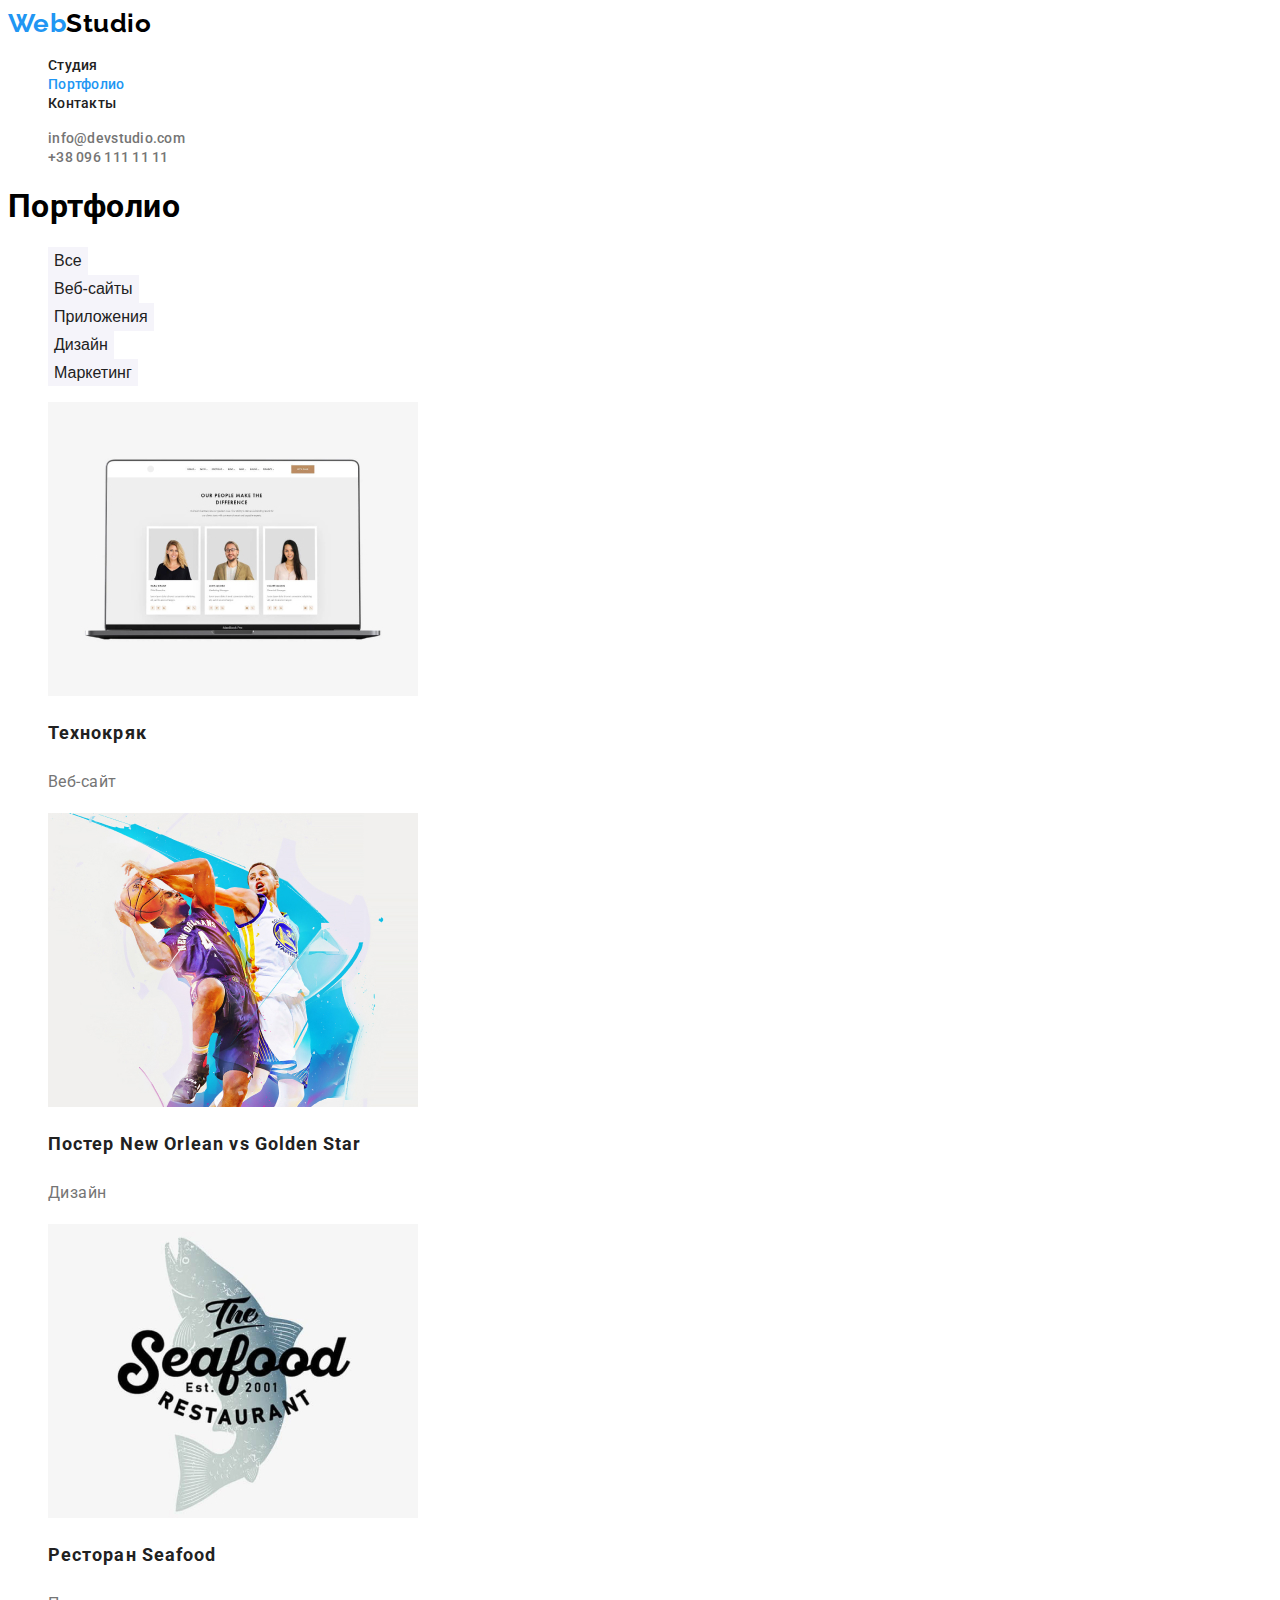
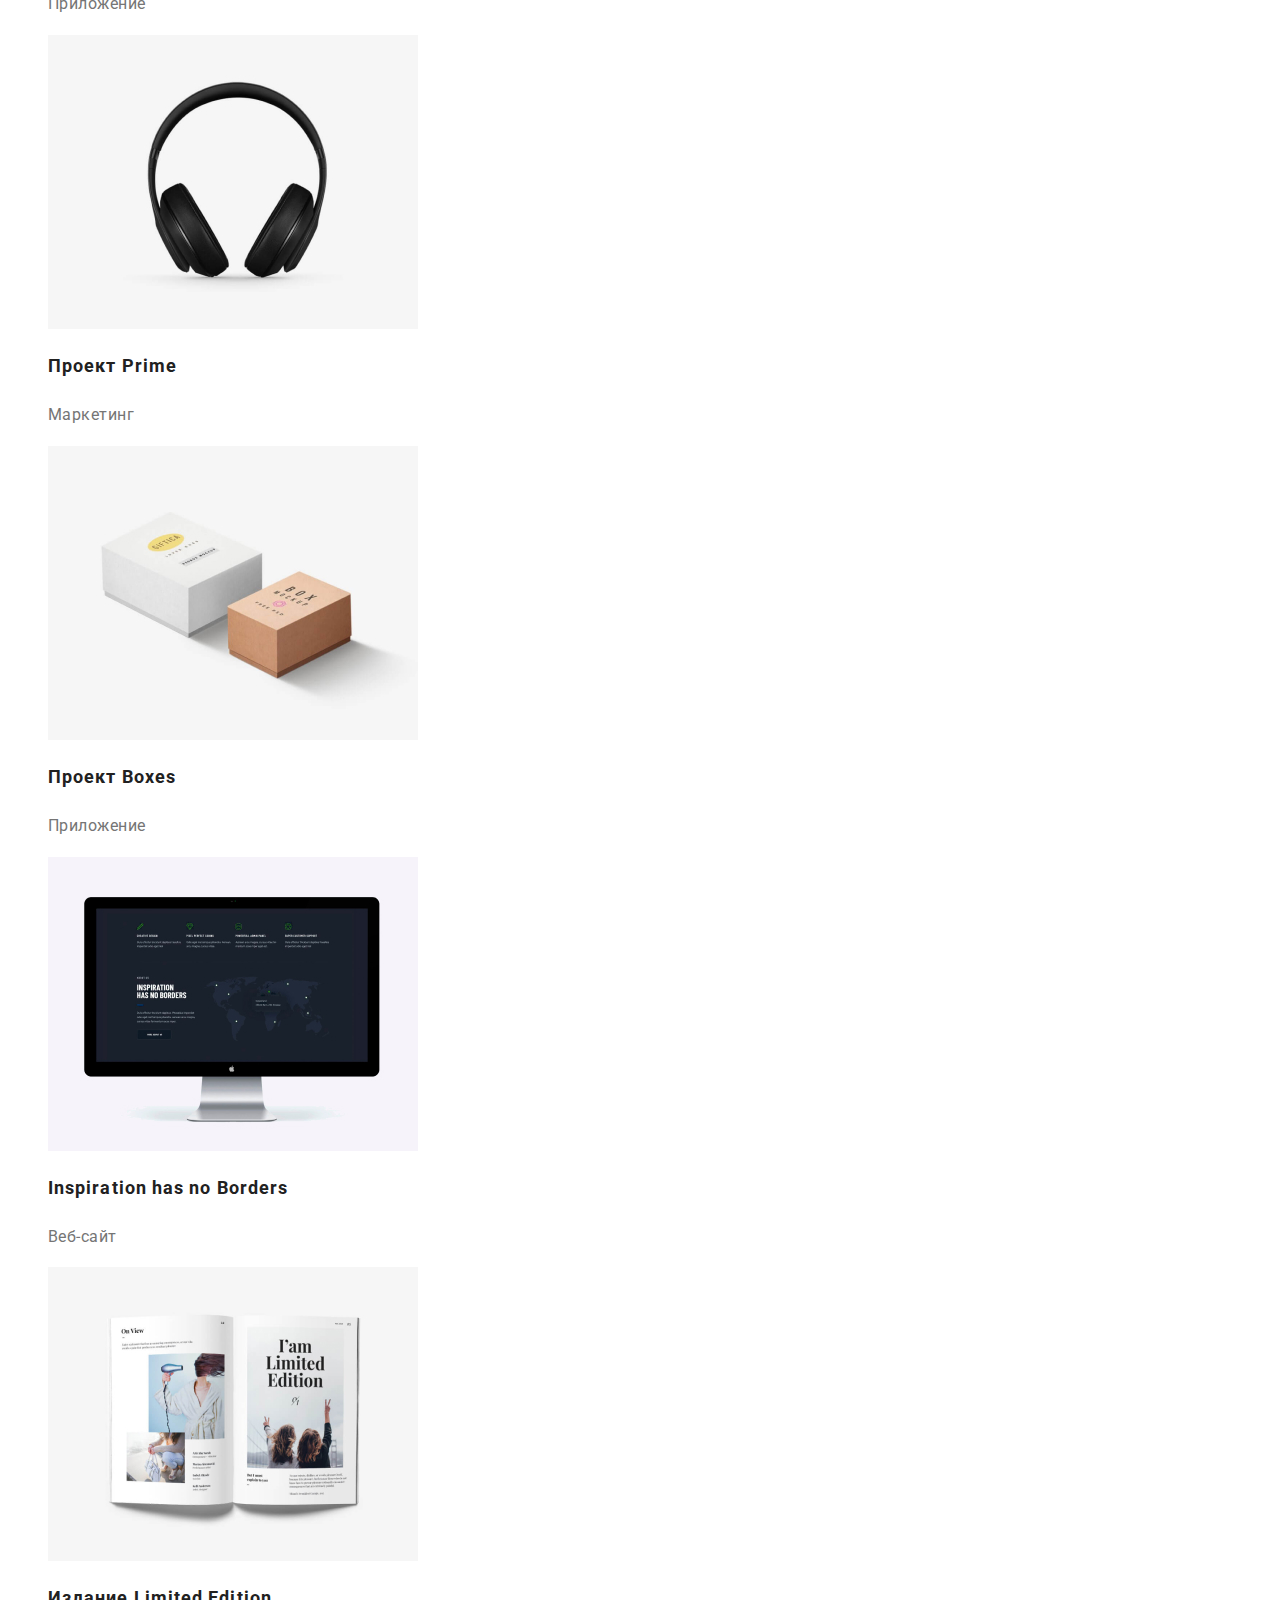
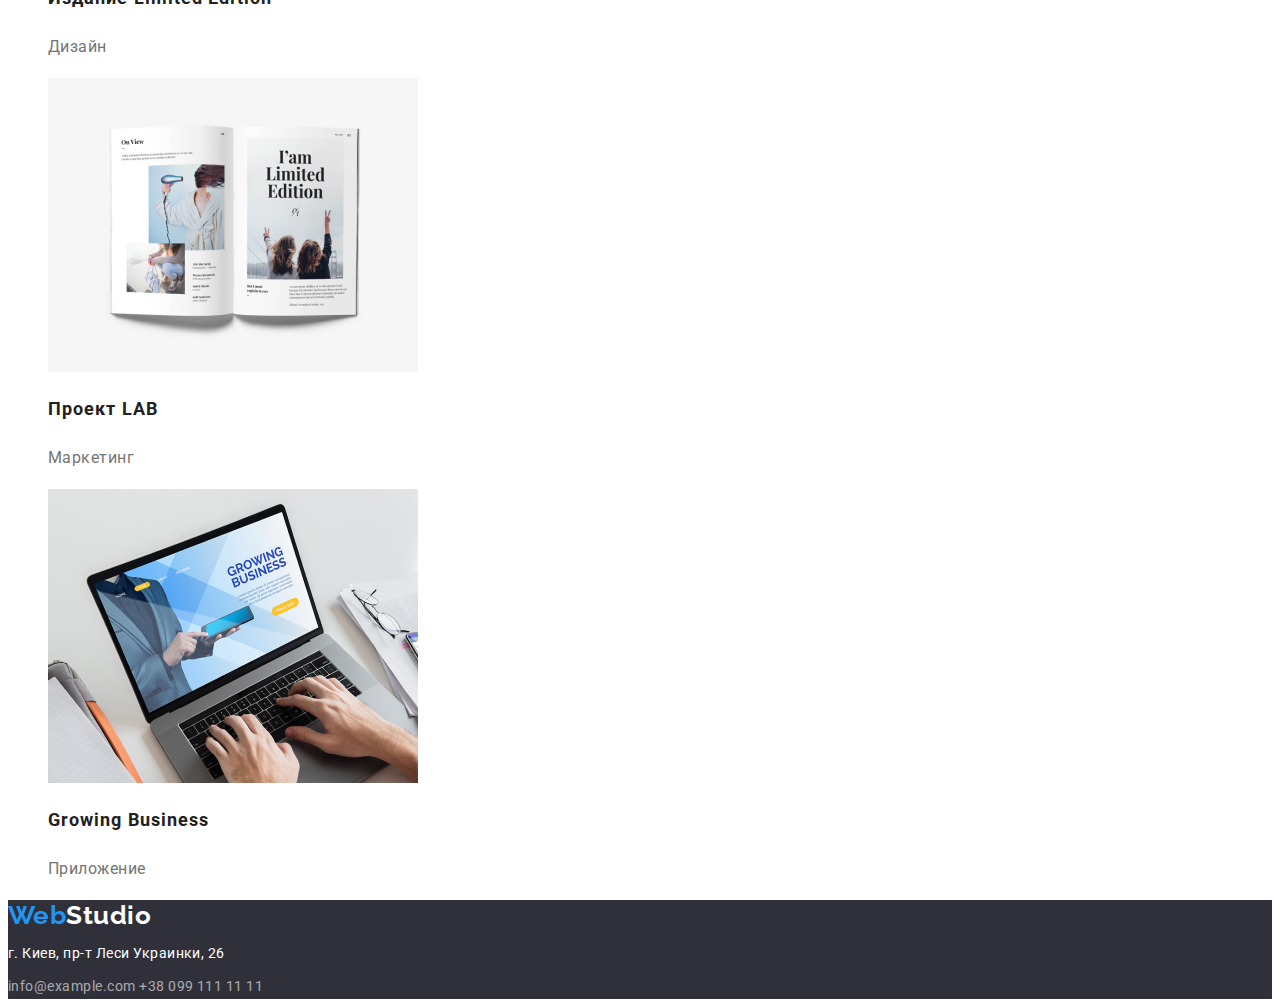
==== portfolio.html @ bfc246ee "Переносит домашнее задание в новый репозиторий" ====
<!DOCTYPE html>
<html lang="ru">
  <head>
    <meta charset="UTF-8" />
    <meta name="viewport" content="width=device-width, initial-scale=1.0" />
    <title>Web Studio</title>
    <link rel="stylesheet" href="./css/styles.css" />
    <link
      href="https://fonts.googleapis.com/css2?family=Raleway:wght@700&family=Roboto:wght@400;500;700;900&display=swap"
      rel="stylesheet"
    />
  </head>
  <body>
    <!-- шапка-страницы -->
    <header class="page-header">
      <nav>
        <a href="" class="logo"><span class="logo-custom">Web</span>Studio</a>

        <!-- навигация-сайта -->
        <ul class="site-nav list">
          <li><a href="./index.html" class="studio-page">Студия</a></li>
          <li>
            <a href="./portfolio.html" class="portfolio-page current"
              >Портфолио</a
            >
          </li>
          <li><a href="" class="contacts-page">Контакты</a></li>
        </ul>
      </nav>

      <!-- телефон-електроннаяпочта -->
      <ul class="header-contacts list">
        <li>
          <a href="mailto:info@devstudio.com" class="email"
            >info@devstudio.com</a
          >
        </li>

        <li><a href="tel:+380961111111" class="phone">+38 096 111 11 11</a></li>
      </ul>
    </header>

    <main>
      <!--  Cекция работ -->
      <section class="portfolio-section">
        <h1 class="portfolio-title">Портфолио</h1>

        <ul class="filter list">
          <li><button type="button" class="filter-button">Все</button></li>
          <li>
            <button type="button" class="filter-button">Веб-сайты</button>
          </li>
          <li>
            <button type="button" class="filter-button">Приложения</button>
          </li>
          <li><button type="button" class="filter-button">Дизайн</button></li>
          <li>
            <button type="button" class="filter-button">Маркетинг</button>
          </li>
        </ul>

        <ul class="works list">
          <li>
            <img
              src="./img/portfolio-tehnokryak.jpg"
              alt="Изображение примера веб-сайта"
              width="370"
            />

            <h2>Технокряк</h2>

            <p>Веб-сайт</p>
          </li>

          <li>
            <img
              src="./img/portfolio-poster.jpg"
              alt="Изображение примера дизайна"
              width="370"
            />

            <h2>Постер <span lang="en">New Orlean vs Golden Star</span></h2>

            <p>Дизайн</p>
          </li>

          <li>
            <img
              src="./img/portfolio-restaurant.jpg"
              alt="Изображение примера приложения"
              width="370"
            />

            <h2>Ресторан <span lang="en">Seafood</span></h2>

            <p>Приложение</p>
          </li>

          <li>
            <img
              src="./img/portfolio-projectprime.jpg"
              alt="Изображение примера проекта маркетинг"
              width="370"
            />

            <h2>Проект <span lang="en">Prime</span></h2>

            <p>Маркетинг</p>
          </li>

          <li>
            <img
              src="./img/portfolio-projectboxes.jpg"
              alt="Изображение примера приложения"
              width="370"
            />

            <h2>Проект <span lang="en">Boxes</span></h2>

            <p>Приложение</p>
          </li>

          <li>
            <img
              src="./img/portfolio-ins.jpg"
              alt="Изображение примера веб-сайта"
              width="370"
            />

            <h2 lang="en">Inspiration has no Borders</h2>

            <p>Веб-сайт</p>
          </li>

          <li>
            <img
              src="./img/portfolio-edition.jpg"
              alt="Изображение примера дизайна"
              width="370"
            />

            <h2>Издание <span lang="en">Limited Edition</span></h2>

            <p>Дизайн</p>
          </li>

          <li>
            <img
              src="./img/portfolio-edition.jpg"
              alt="Изображение примера проекта маркетинг"
              width="370"
            />

            <h2>Проект <span lang="en">LAB</span></h2>

            <p>Маркетинг</p>
          </li>

          <li>
            <img
              src="./img/portfolio-growing.jpg"
              alt="Изображение примера проекта приложения"
              width="370"
            />

            <h2 lang="en">Growing Business</h2>

            <p>Приложение</p>
          </li>
        </ul>
      </section>
    </main>

    <!-- подвал-страницы -->
    <footer class="footer">
      <a href="" class="logo-footer"
        ><span class="logo-custom">Web</span>Studio</a
      >
      <address class="adress-footer">
        <p>г. Киев, пр-т Леси Украинки, 26</p>

        <a href="mailto:info@example.com" class="email">info@example.com</a>

        <a href="tel:+380991111111" class="phone">+38 099 111 11 11</a>
      </address>
    </footer>
  </body>
</html>
---- css/styles.css ----
/* Основной цвет текста #212121; */
/* Вторичный цвет текста #757575; */
/* Белый #FFFFFF; */
/* Цвет акцента #2196F3; */
/* Вторичный цвет фона #2f303a; */
/* Вторичный цвет фона страницы Портфолио #f5f4fa; */

:root {
  --primary-text-color: #212121;
  --secondary-text-color: #757575;
  --accent-color: #2196f3;
  --primary-background-color: #ffffff;
  --secondary-background-color: #2f303a;
  --portfolio-secondary-bg-color: #f5f4fa;
}

body {
  background-color: var(--primary-background-color);

  font-family: Roboto, sans-serif;
  letter-spacing: 0.03em;
}

a {
  text-decoration: none;
}

.list {
  list-style: none;
}

/* Стили страницы Студия */

/* Шапка страницы */

/* Логотип */
.logo {
  font-family: Raleway, sans-serif;
  font-weight: 700;
  font-size: 26px;
  line-height: 31px;

  color: #000000;
}

.logo-custom {
  color: var(--accent-color);
}

/* Навигация сайта */
.site-nav a {
  font-weight: 500;
  font-size: 14px;
  line-height: 16px;
  letter-spacing: 0.02em;

  color: var(--primary-text-color);
}

.studio-page:hover,
.studio-page:focus {
  color: var(--accent-color);
}

.site-nav .studio-page.current {
  color: var(--accent-color);
}

.portfolio-page:hover,
.portfolio-page:focus {
  color: var(--accent-color);
}

.site-nav .portfolio-page.current {
  color: var(--accent-color);
}

.contacts-page:hover,
.contacts-page:focus {
  color: var(--accent-color);
}

/* Контакты шапки */
.header-contacts a {
  font-weight: 500;
  font-size: 14px;
  line-height: 16px;
  letter-spacing: 0.02em;

  color: var(--secondary-text-color);
}

.email:hover,
.email:focus {
  color: var(--accent-color);
}

.phone:hover,
.phone:focus {
  color: var(--accent-color);
}

/* Секция-герой */
.hero-section {
  background-color: var(--secondary-background-color);
}

.hero-section h1 {
  font-weight: 900;
  font-size: 44px;
  line-height: 1.36;

  text-align: center;
  letter-spacing: 0.06em;
  text-transform: uppercase;

  color: #ffffff;
}

.button {
  background-color: var(--accent-color);
  color: #ffffff;
  font-weight: 700;
  font-size: 16px;
  line-height: 1.87;

  text-align: center;
  letter-spacing: 0.06em;
}

/* Секция Особенности */
.features-section h3 {
  font-weight: 700;
  font-size: 14px;
  line-height: 16px;
  text-transform: uppercase;

  color: var(--primary-text-color);
}

.features-section p {
  font-weight: 400;
  font-size: 14px;
  line-height: 1.71;

  color: var(--secondary-text-color);
}

/*  Секция Чем мы занимаемся */
.ourwork-section h2 {
  font-weight: 700;
  font-size: 36px;
  line-height: 42px;
  text-align: center;

  color: var(--primary-text-color);
}

/* Секция Наша команда */
.ourteam-section {
  background-color: #f5f4fa;
}

.ourteam-section h2 {
  font-weight: 700;
  font-size: 36px;
  line-height: 42px;
  text-align: center;

  color: var(--primary-text-color);
}

.ourteam-section h3 {
  font-weight: 500;
  font-size: 16px;
  line-height: 19px;

  color: var(--primary-text-color);
}

.ourteam-section p {
  font-weight: 400;
  font-size: 16px;
  line-height: 19px;

  color: var(--secondary-text-color);
}

/*  Подвал страницы */
.footer {
  background-color: var(--secondary-background-color);
}

/* Подвал страницы логотип */
.logo-footer {
  font-family: Raleway, sans-serif;
  font-weight: 700;
  font-size: 26px;
  line-height: 31px;

  color: #ffffff;
}

/* Подвал страницы адрес */
.adress-footer {
  font-style: normal;
  font-weight: 400;
  font-size: 14px;
  line-height: 24px1.71;

  color: #ffffff;
}

.adress-footer a {
  font-weight: 400;
  font-size: 14px;
  line-height: 1.71;

  color: rgba(255, 255, 255, 0.6);
}

/* Стили страницы Портфолио */

.filter-button {
  background-color: #f5f4fa;
  font-weight: 500;
  font-size: 16px;
  line-height: 1.62;
  text-align: center;

  color: #212121;

  border: none;
}

.filter-button:hover {
  background-color: #2196f3;
  color: #ffffff;
}

.works h2 {
  font-weight: 700;
  font-size: 18px;
  line-height: 2;
  letter-spacing: 0.06em;

  color: #212121;
}

.works p {
  font-weight: 400;
  font-size: 16px;
  line-height: 1.87;

  color: #757575;
}
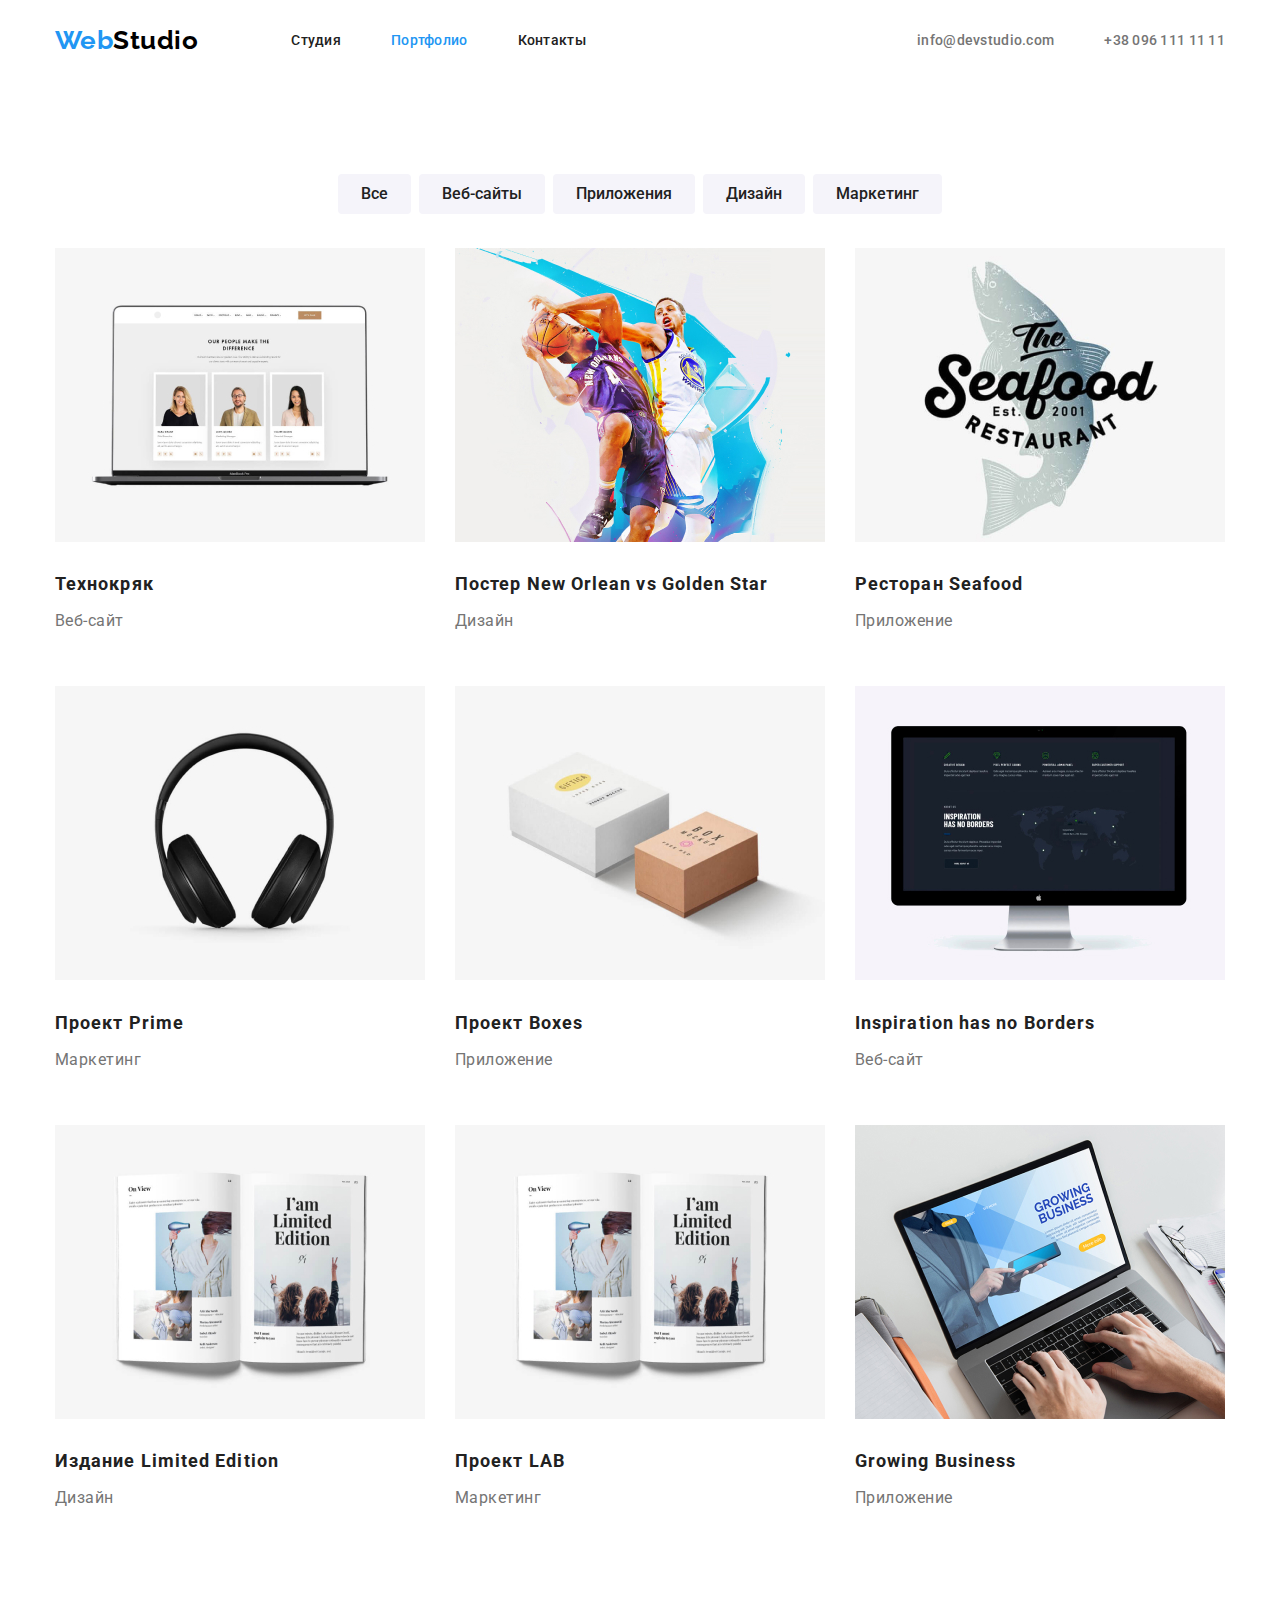
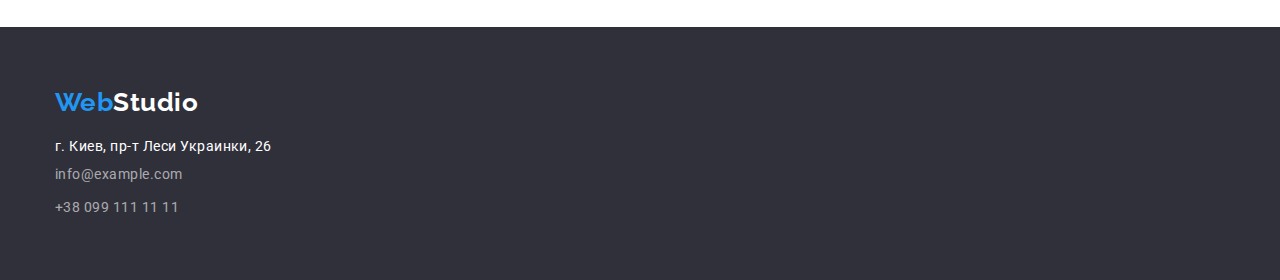
==== commit 05de5249: "Добавляет геометрию и позиционирование страниц Студия, Портфолио" ====
--- a/portfolio.html
+++ b/portfolio.html
@@ -4,185 +4,201 @@
     <meta charset="UTF-8" />
     <meta name="viewport" content="width=device-width, initial-scale=1.0" />
     <title>Web Studio</title>
-    <link rel="stylesheet" href="./css/styles.css" />
     <link
       href="https://fonts.googleapis.com/css2?family=Raleway:wght@700&family=Roboto:wght@400;500;700;900&display=swap"
       rel="stylesheet"
     />
+    <link
+      rel="stylesheet"
+      href="https://cdnjs.cloudflare.com/ajax/libs/modern-normalize/1.0.0/modern-normalize.min.css"
+    />
+    <link rel="stylesheet" href="./css/styles.css" />
   </head>
   <body>
     <!-- шапка-страницы -->
     <header class="page-header">
-      <nav>
-        <a href="" class="logo"><span class="logo-custom">Web</span>Studio</a>
-
-        <!-- навигация-сайта -->
-        <ul class="site-nav list">
-          <li><a href="./index.html" class="studio-page">Студия</a></li>
-          <li>
-            <a href="./portfolio.html" class="portfolio-page current"
-              >Портфолио</a
+      <div class="main-header container">
+        <nav>
+          <a href="" class="logo"><span class="logo-custom">Web</span>Studio</a>
+
+          <!-- навигация-сайта -->
+          <ul class="site-nav list">
+            <li class="item">
+              <a href="./index.html" class="link studio-page">Студия</a>
+            </li>
+            <li class="item">
+              <a href="./portfolio.html" class="link portfolio-page current"
+                >Портфолио</a
+              >
+            </li>
+            <li class="item">
+              <a href="" class="link contacts-page">Контакты</a>
+            </li>
+          </ul>
+        </nav>
+
+        <!-- телефон-електроннаяпочта -->
+        <ul class="header-contacts list">
+          <li class="item">
+            <a href="mailto:info@devstudio.com" class="link email"
+              >info@devstudio.com</a
             >
           </li>
-          <li><a href="" class="contacts-page">Контакты</a></li>
+
+          <li class="item">
+            <a href="tel:+380961111111" class="link phone">+38 096 111 11 11</a>
+          </li>
         </ul>
-      </nav>
-
-      <!-- телефон-електроннаяпочта -->
-      <ul class="header-contacts list">
-        <li>
-          <a href="mailto:info@devstudio.com" class="email"
-            >info@devstudio.com</a
-          >
-        </li>
-
-        <li><a href="tel:+380961111111" class="phone">+38 096 111 11 11</a></li>
-      </ul>
+      </div>
     </header>
 
     <main>
       <!--  Cекция работ -->
       <section class="portfolio-section">
-        <h1 class="portfolio-title">Портфолио</h1>
-
-        <ul class="filter list">
-          <li><button type="button" class="filter-button">Все</button></li>
-          <li>
-            <button type="button" class="filter-button">Веб-сайты</button>
-          </li>
-          <li>
-            <button type="button" class="filter-button">Приложения</button>
-          </li>
-          <li><button type="button" class="filter-button">Дизайн</button></li>
-          <li>
-            <button type="button" class="filter-button">Маркетинг</button>
-          </li>
-        </ul>
-
-        <ul class="works list">
-          <li>
-            <img
-              src="./img/portfolio-tehnokryak.jpg"
-              alt="Изображение примера веб-сайта"
-              width="370"
-            />
-
-            <h2>Технокряк</h2>
-
-            <p>Веб-сайт</p>
-          </li>
-
-          <li>
-            <img
-              src="./img/portfolio-poster.jpg"
-              alt="Изображение примера дизайна"
-              width="370"
-            />
-
-            <h2>Постер <span lang="en">New Orlean vs Golden Star</span></h2>
-
-            <p>Дизайн</p>
-          </li>
-
-          <li>
-            <img
-              src="./img/portfolio-restaurant.jpg"
-              alt="Изображение примера приложения"
-              width="370"
-            />
-
-            <h2>Ресторан <span lang="en">Seafood</span></h2>
-
-            <p>Приложение</p>
-          </li>
-
-          <li>
-            <img
-              src="./img/portfolio-projectprime.jpg"
-              alt="Изображение примера проекта маркетинг"
-              width="370"
-            />
-
-            <h2>Проект <span lang="en">Prime</span></h2>
-
-            <p>Маркетинг</p>
-          </li>
-
-          <li>
-            <img
-              src="./img/portfolio-projectboxes.jpg"
-              alt="Изображение примера приложения"
-              width="370"
-            />
-
-            <h2>Проект <span lang="en">Boxes</span></h2>
-
-            <p>Приложение</p>
-          </li>
-
-          <li>
-            <img
-              src="./img/portfolio-ins.jpg"
-              alt="Изображение примера веб-сайта"
-              width="370"
-            />
-
-            <h2 lang="en">Inspiration has no Borders</h2>
-
-            <p>Веб-сайт</p>
-          </li>
-
-          <li>
-            <img
-              src="./img/portfolio-edition.jpg"
-              alt="Изображение примера дизайна"
-              width="370"
-            />
-
-            <h2>Издание <span lang="en">Limited Edition</span></h2>
-
-            <p>Дизайн</p>
-          </li>
-
-          <li>
-            <img
-              src="./img/portfolio-edition.jpg"
-              alt="Изображение примера проекта маркетинг"
-              width="370"
-            />
-
-            <h2>Проект <span lang="en">LAB</span></h2>
-
-            <p>Маркетинг</p>
-          </li>
-
-          <li>
-            <img
-              src="./img/portfolio-growing.jpg"
-              alt="Изображение примера проекта приложения"
-              width="370"
-            />
-
-            <h2 lang="en">Growing Business</h2>
-
-            <p>Приложение</p>
-          </li>
-        </ul>
+        <div class="container">
+          <h1 class="portfolio-title">Портфолио</h1>
+
+          <ul class="filter list">
+            <li><button type="button" class="filter-button">Все</button></li>
+            <li>
+              <button type="button" class="filter-button">Веб-сайты</button>
+            </li>
+            <li>
+              <button type="button" class="filter-button">Приложения</button>
+            </li>
+            <li><button type="button" class="filter-button">Дизайн</button></li>
+            <li>
+              <button type="button" class="filter-button">Маркетинг</button>
+            </li>
+          </ul>
+
+          <ul class="works list">
+            <li>
+              <img
+                src="./img/portfolio-tehnokryak.jpg"
+                alt="Изображение примера веб-сайта"
+                width="370"
+              />
+
+              <div class="card"><h2>Технокряк</h2>
+              
+              <p>Веб-сайт</p></div>
+            </li>
+
+            <li>
+              <img
+                src="./img/portfolio-poster.jpg"
+                alt="Изображение примера дизайна"
+                width="370"
+              />
+
+              <div class="card"><h2>Постер <span lang="en">New Orlean vs Golden Star</span></h2>
+              
+              <p>Дизайн</p></div>
+            </li>
+
+            <li>
+              <img
+                src="./img/portfolio-restaurant.jpg"
+                alt="Изображение примера приложения"
+                width="370"
+              />
+
+              <div class="card"><h2>Ресторан <span lang="en">Seafood</span></h2>
+              
+              <p>Приложение</p></div>
+            </li>
+
+            <li>
+              <img
+                src="./img/portfolio-projectprime.jpg"
+                alt="Изображение примера проекта маркетинг"
+                width="370"
+              />
+
+              <div class="card"><h2>Проект <span lang="en">Prime</span></h2>
+              
+              <p>Маркетинг</p></div>
+            </li>
+
+            <li>
+              <img
+                src="./img/portfolio-projectboxes.jpg"
+                alt="Изображение примера приложения"
+                width="370"
+              />
+
+              <div class="card"><h2>Проект <span lang="en">Boxes</span></h2>
+              
+              <p>Приложение</p></div>
+            </li>
+
+            <li>
+              <img
+                src="./img/portfolio-ins.jpg"
+                alt="Изображение примера веб-сайта"
+                width="370"
+              />
+
+              <div class="card"><h2 lang="en">Inspiration has no Borders</h2>
+              
+              <p>Веб-сайт</p></div>
+            </li>
+
+            <li>
+              <img
+                src="./img/portfolio-edition.jpg"
+                alt="Изображение примера дизайна"
+                width="370"
+              />
+
+              <div class="card"><h2>Издание <span lang="en">Limited Edition</span></h2>
+              
+              <p>Дизайн</p></div>
+            </li>
+
+            <li>
+              <img
+                src="./img/portfolio-edition.jpg"
+                alt="Изображение примера проекта маркетинг"
+                width="370"
+              />
+
+              <div class="card"><h2>Проект <span lang="en">LAB</span></h2>
+              
+              <p>Маркетинг</p></div>
+            </li>
+
+            <li>
+              <img
+                src="./img/portfolio-growing.jpg"
+                alt="Изображение примера проекта приложения"
+                width="370"
+              />
+
+              <div class="card"><h2 lang="en">Growing Business</h2>
+              
+              <p>Приложение</p></div>
+            </li>
+          </ul>
+        </div>
       </section>
     </main>
 
     <!-- подвал-страницы -->
     <footer class="footer">
-      <a href="" class="logo-footer"
-        ><span class="logo-custom">Web</span>Studio</a
-      >
-      <address class="adress-footer">
-        <p>г. Киев, пр-т Леси Украинки, 26</p>
-
-        <a href="mailto:info@example.com" class="email">info@example.com</a>
-
-        <a href="tel:+380991111111" class="phone">+38 099 111 11 11</a>
-      </address>
+      <div class="container">
+        <a href="" class="logo-footer"
+          ><span class="logo-custom">Web</span>Studio</a
+        >
+        <address class="adress-footer">
+          <p>г. Киев, пр-т Леси Украинки, 26</p>
+
+          <a href="mailto:info@example.com" class="email">info@example.com</a>
+
+          <a href="tel:+380991111111" class="phone">+38 099 111 11 11</a>
+        </address>
+      </div>
     </footer>
   </body>
 </html>
--- a/css/styles.css
+++ b/css/styles.css
@@ -25,13 +25,31 @@
   text-decoration: none;
 }
 
+.container {
+  width: 1200px;
+  padding-left: 15px;
+  padding-right: 15px;
+  margin: 0px auto;
+}
+
 .list {
+  padding: 0px;
+  margin: 0px;
   list-style: none;
 }
 
 /* Стили страницы Студия */
 
 /* Шапка страницы */
+.main-header {
+  display: flex;
+  align-items: center;
+}
+
+.main-header nav {
+  display: flex;
+  align-items: center;
+}
 
 /* Логотип */
 .logo {
@@ -48,6 +66,20 @@
 }
 
 /* Навигация сайта */
+.site-nav {
+  display: flex;
+  margin-left: 93px;
+}
+
+.site-nav .item + .item {
+  margin-left: 50px;
+}
+.site-nav .link {
+  display: block;
+  padding-top: 32px;
+  padding-bottom: 32px;
+}
+
 .site-nav a {
   font-weight: 500;
   font-size: 14px;
@@ -81,6 +113,15 @@
 }
 
 /* Контакты шапки */
+.header-contacts {
+  display: flex;
+  margin-left: auto;
+}
+
+.header-contacts .item + .item {
+  margin-left: 50px;
+}
+
 .header-contacts a {
   font-weight: 500;
   font-size: 14px;
@@ -102,22 +143,32 @@
 
 /* Секция-герой */
 .hero-section {
+  text-align: center;
+
   background-color: var(--secondary-background-color);
 }
 
 .hero-section h1 {
+  margin-top: 0px;
+  margin-bottom: 30px;
+
+  color: #ffffff;
   font-weight: 900;
   font-size: 44px;
   line-height: 1.36;
 
-  text-align: center;
   letter-spacing: 0.06em;
   text-transform: uppercase;
-
-  color: #ffffff;
-}
-
+}
+
+/* Кнопка Секция-герой */
 .button {
+  display: inline-block;
+  border: 1px solid transparent;
+  border-radius: 4px;
+  padding: 10px 32px;
+  min-width: 200px;
+
   background-color: var(--accent-color);
   color: #ffffff;
   font-weight: 700;
@@ -129,48 +180,108 @@
 }
 
 /* Секция Особенности */
+.features-section {
+  padding-top: 94px;
+  padding-bottom: 94px;
+}
+
+.features-title {
+  position: absolute;
+  clip: rect(0 0 0 0);
+  width: 1px;
+  height: 1px;
+  margin: -1px;
+}
+
 .features-section h3 {
+  margin-top: 0px;
+  margin-bottom: 10px;
+
+  color: var(--primary-text-color);
   font-weight: 700;
   font-size: 14px;
   line-height: 16px;
   text-transform: uppercase;
+}
+
+.features-section p {
+  margin-top: 0px;
+  margin-bottom: 0px;
+
+  color: var(--secondary-text-color);
+  font-weight: 400;
+  font-size: 14px;
+  line-height: 1.71;
+}
+
+.features-list {
+  display: flex;
+}
+
+.features-list li {
+  width: calc ((100% - 3 * 30px) / 4);
+  margin-right: 30px;
+}
+
+.features-list li:nth-child(4n) {
+  margin-right: 0px;
+}
+
+/*  Секция Чем мы занимаемся */
+.ourwork-section {
+  padding-top: 94px;
+  padding-bottom: 94px;
+}
+
+.ourwork-section h2 {
+  margin-top: 0px;
+  margin-bottom: 50px;
 
   color: var(--primary-text-color);
-}
-
-.features-section p {
-  font-weight: 400;
-  font-size: 14px;
-  line-height: 1.71;
-
-  color: var(--secondary-text-color);
-}
-
-/*  Секция Чем мы занимаемся */
-.ourwork-section h2 {
+
   font-weight: 700;
   font-size: 36px;
   line-height: 42px;
   text-align: center;
-
-  color: var(--primary-text-color);
+}
+
+.ourwork-list {
+  display: flex;
+}
+
+.ourwork-list li {
+  width: calc ((100% - 2 * 30px) / 3);
+  margin-right: 30px;
+}
+
+.ourwork-list li:nth-child(3n) {
+  margin-right: 0px;
 }
 
 /* Секция Наша команда */
 .ourteam-section {
+  padding-top: 94px;
+  padding-bottom: 94px;
+
   background-color: #f5f4fa;
 }
 
 .ourteam-section h2 {
+  margin-top: 0px;
+  margin-bottom: 50px;
+
+  color: var(--primary-text-color);
+
   font-weight: 700;
   font-size: 36px;
   line-height: 42px;
   text-align: center;
-
-  color: var(--primary-text-color);
 }
 
 .ourteam-section h3 {
+  margin-top: 30px;
+  margin-bottom: 10px;
+
   font-weight: 500;
   font-size: 16px;
   line-height: 19px;
@@ -179,6 +290,8 @@
 }
 
 .ourteam-section p {
+  margin: 0px;
+
   font-weight: 400;
   font-size: 16px;
   line-height: 19px;
@@ -186,13 +299,46 @@
   color: var(--secondary-text-color);
 }
 
+.ourteam-section li {
+  padding-bottom: 30px;
+}
+
+.ourteam-list {
+  display: flex;
+}
+
+.ourteam-list li {
+  width: calc ((100% - 3 * 30px) / 4);
+  margin-right: 30px;
+  margin-bottom: 30px;
+}
+
+.ourteam-list li:nth-child(4n) {
+  margin-right: 0px;
+}
+
+.ourteam-list li:nth-last-child(-n + 4) {
+  margin-bottom: 0px;
+}
+
+.ourteam-list .card {
+  text-align: center;
+}
+
 /*  Подвал страницы */
 .footer {
+  padding-top: 60px;
+  padding-bottom: 60px;
+
   background-color: var(--secondary-background-color);
 }
 
 /* Подвал страницы логотип */
 .logo-footer {
+  display: inline-block;
+  /* margin-top: 60px; */
+  margin-bottom: 20px;
+
   font-family: Raleway, sans-serif;
   font-weight: 700;
   font-size: 26px;
@@ -202,13 +348,21 @@
 }
 
 /* Подвал страницы адрес */
+.adress-footer p {
+  display: inline-block;
+  margin-top: 0px;
+  margin-bottom: 9px;
+}
+
 .adress-footer {
+  display: flex;
+  flex-direction: column;
+
+  color: #ffffff;
   font-style: normal;
   font-weight: 400;
   font-size: 14px;
   line-height: 24px1.71;
-
-  color: #ffffff;
 }
 
 .adress-footer a {
@@ -219,18 +373,41 @@
   color: rgba(255, 255, 255, 0.6);
 }
 
+.adress-footer .email {
+  margin-bottom: 9px;
+}
+
 /* Стили страницы Портфолио */
 
+/* Секция Фильтр */
+.portfolio-section {
+  padding-top: 94px;
+  padding-bottom: 94px;
+}
+
+.filter {
+  display: flex;
+  justify-content: center;
+  margin-bottom: 34px;
+}
+
+.filter li + li {
+  margin-left: 8px;
+}
+
 .filter-button {
+  display: inline-block;
+  border: 1px solid transparent;
+  border-radius: 4px;
+  padding: 6px 22px;
+  min-width: 73px;
+
   background-color: #f5f4fa;
+  color: #212121;
   font-weight: 500;
   font-size: 16px;
   line-height: 1.62;
   text-align: center;
-
-  color: #212121;
-
-  border: none;
 }
 
 .filter-button:hover {
@@ -238,19 +415,52 @@
   color: #ffffff;
 }
 
+/* Секция Портфолио */
+.portfolio-title {
+  position: absolute;
+  clip: rect(0 0 0 0);
+  width: 1px;
+  height: 1px;
+  margin: -1px;
+}
+
+.works {
+  display: flex;
+  flex-wrap: wrap;
+}
+
 .works h2 {
+  margin-top: 20px;
+  margin-bottom: 4px;
+
+  color: #212121;
   font-weight: 700;
   font-size: 18px;
   line-height: 2;
   letter-spacing: 0.06em;
-
-  color: #212121;
 }
 
 .works p {
+  margin: 0px;
+
   font-weight: 400;
   font-size: 16px;
   line-height: 1.87;
 
   color: #757575;
 }
+
+.works li {
+  width: calc ((100% - 2 * 30px) / 3);
+  margin-right: 30px;
+  margin-bottom: 30px;
+  padding-bottom: 20px;
+}
+
+.works li:nth-child(3n) {
+  margin-right: 0px;
+}
+
+.works li:nth-last-child(-n + 3) {
+  margin-bottom: 0px;
+}
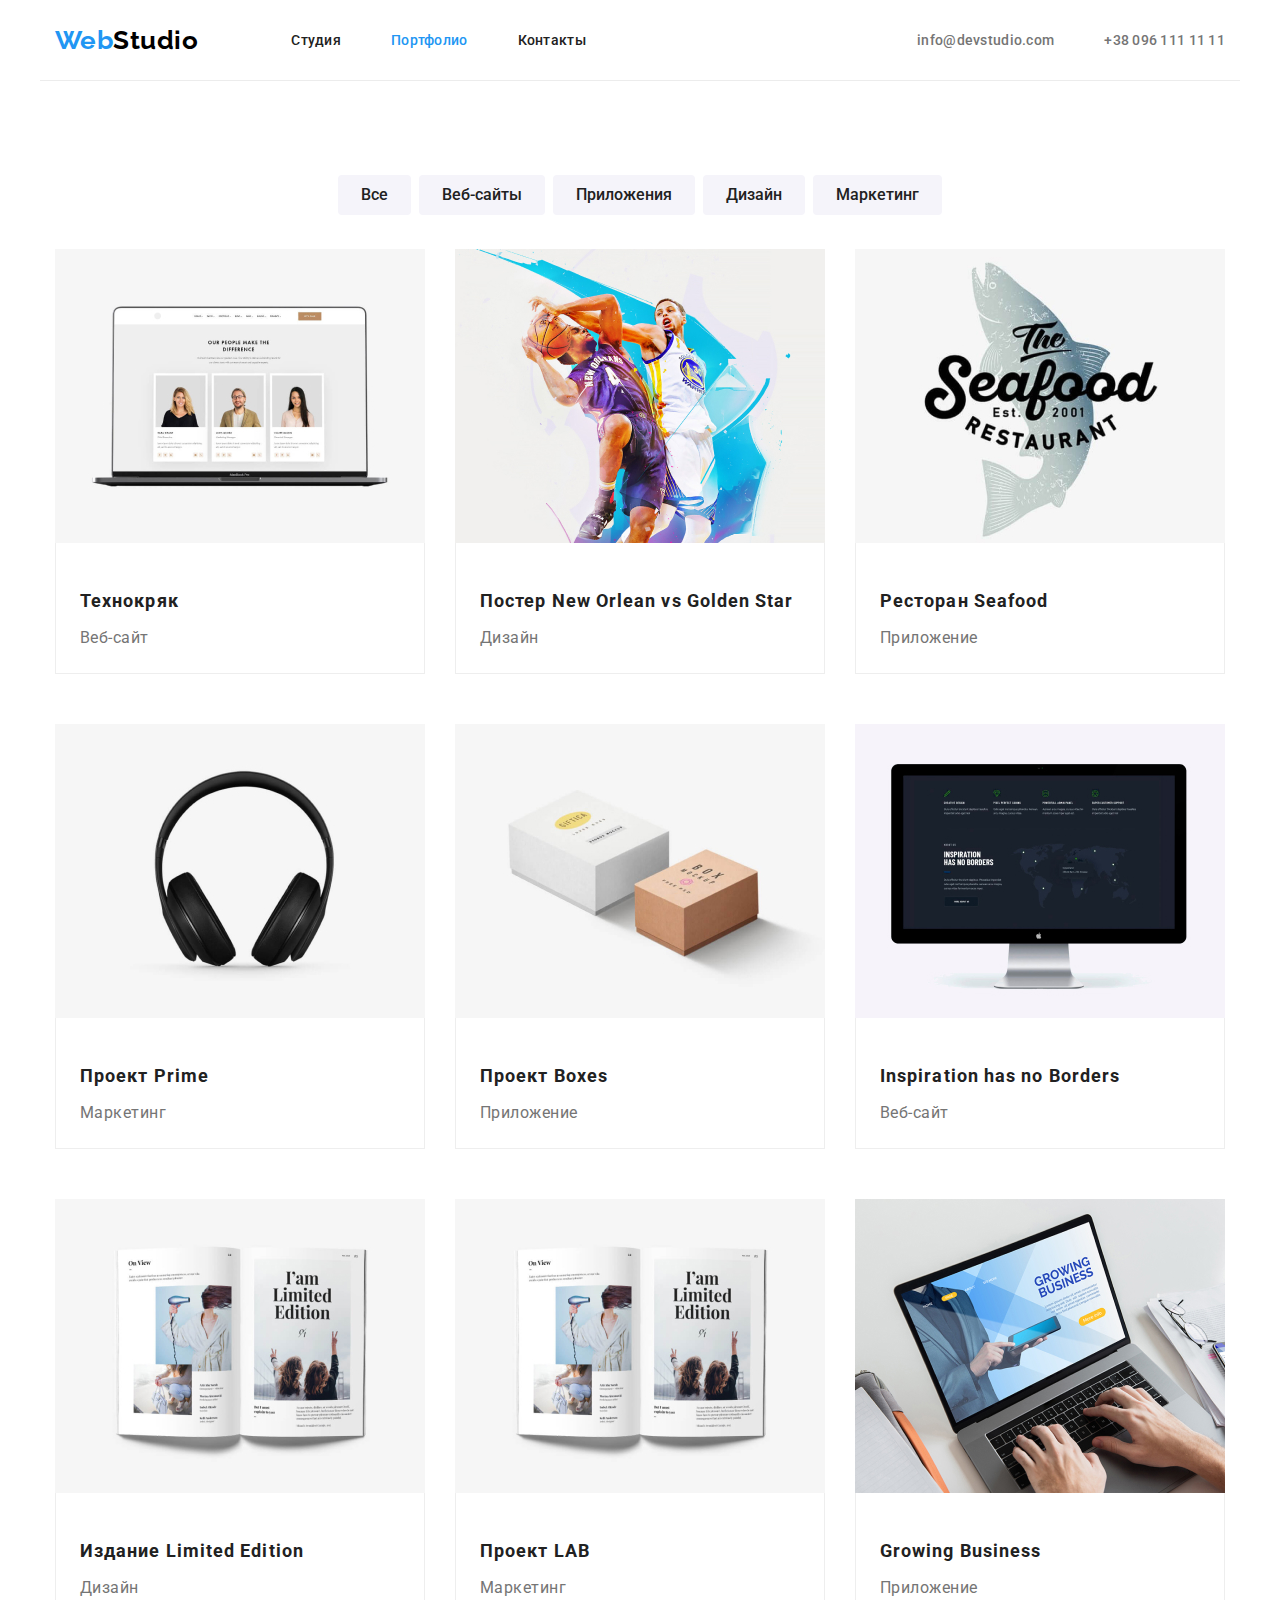
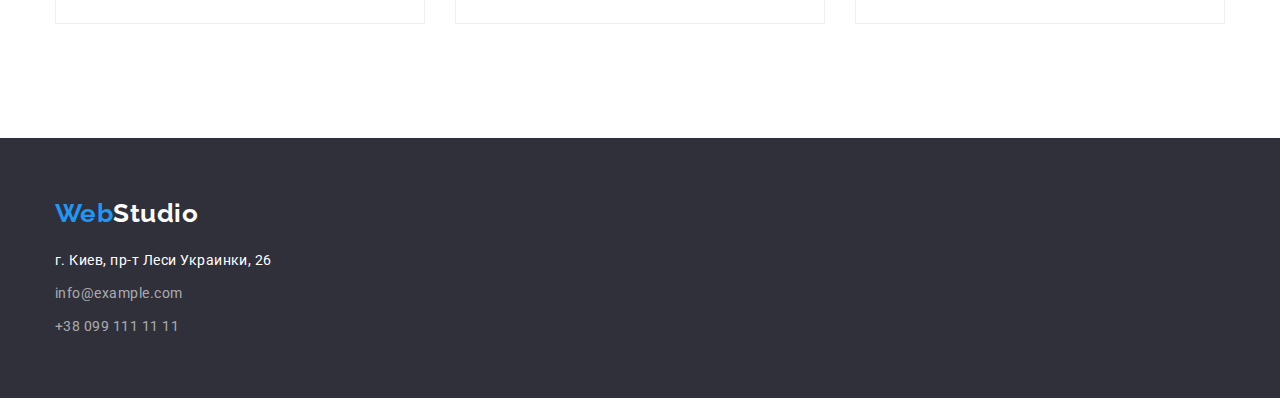
==== commit 5ba2fcbb: "Стилизирует "карточки" на странице Студия, Портфолио" ====
--- a/portfolio.html
+++ b/portfolio.html
@@ -74,7 +74,7 @@
 
           <ul class="works list">
             <li>
-              <img
+              <img class="card-image"
                 src="./img/portfolio-tehnokryak.jpg"
                 alt="Изображение примера веб-сайта"
                 width="370"
@@ -86,7 +86,7 @@
             </li>
 
             <li>
-              <img
+              <img class="card-image"
                 src="./img/portfolio-poster.jpg"
                 alt="Изображение примера дизайна"
                 width="370"
@@ -98,7 +98,7 @@
             </li>
 
             <li>
-              <img
+              <img class="card-image"
                 src="./img/portfolio-restaurant.jpg"
                 alt="Изображение примера приложения"
                 width="370"
@@ -110,7 +110,7 @@
             </li>
 
             <li>
-              <img
+              <img class="card-image"
                 src="./img/portfolio-projectprime.jpg"
                 alt="Изображение примера проекта маркетинг"
                 width="370"
@@ -122,7 +122,7 @@
             </li>
 
             <li>
-              <img
+              <img class="card-image"
                 src="./img/portfolio-projectboxes.jpg"
                 alt="Изображение примера приложения"
                 width="370"
@@ -134,7 +134,7 @@
             </li>
 
             <li>
-              <img
+              <img class="card-image"
                 src="./img/portfolio-ins.jpg"
                 alt="Изображение примера веб-сайта"
                 width="370"
@@ -146,7 +146,7 @@
             </li>
 
             <li>
-              <img
+              <img class="card-image"
                 src="./img/portfolio-edition.jpg"
                 alt="Изображение примера дизайна"
                 width="370"
@@ -158,7 +158,7 @@
             </li>
 
             <li>
-              <img
+              <img class="card-image"
                 src="./img/portfolio-edition.jpg"
                 alt="Изображение примера проекта маркетинг"
                 width="370"
@@ -170,7 +170,7 @@
             </li>
 
             <li>
-              <img
+              <img class="card-image"
                 src="./img/portfolio-growing.jpg"
                 alt="Изображение примера проекта приложения"
                 width="370"
--- a/css/styles.css
+++ b/css/styles.css
@@ -38,12 +38,19 @@
   list-style: none;
 }
 
+.card-image {
+  display: block;
+  max-width: 100%;
+  height: auto;
+}
+
 /* Стили страницы Студия */
 
 /* Шапка страницы */
 .main-header {
   display: flex;
   align-items: center;
+  border-bottom: 1px solid #ececec;
 }
 
 .main-header nav {
@@ -311,6 +318,12 @@
   width: calc ((100% - 3 * 30px) / 4);
   margin-right: 30px;
   margin-bottom: 30px;
+  border-bottom-right-radius: 4px;
+  border-bottom-left-radius: 4px;
+
+  background: #ffffff;
+  box-shadow: 0px 1px 3px rgba(0, 0, 0, 0.12), 0px 1px 1px rgba(0, 0, 0, 0.14),
+    0px 2px 1px rgba(0, 0, 0, 0.2);
 }
 
 .ourteam-list li:nth-child(4n) {
@@ -335,21 +348,18 @@
 
 /* Подвал страницы логотип */
 .logo-footer {
-  display: inline-block;
-  /* margin-top: 60px; */
+  display: block;
   margin-bottom: 20px;
 
+  color: #ffffff;
   font-family: Raleway, sans-serif;
   font-weight: 700;
   font-size: 26px;
   line-height: 31px;
-
-  color: #ffffff;
 }
 
 /* Подвал страницы адрес */
 .adress-footer p {
-  display: inline-block;
   margin-top: 0px;
   margin-bottom: 9px;
 }
@@ -362,14 +372,10 @@
   font-style: normal;
   font-weight: 400;
   font-size: 14px;
-  line-height: 24px1.71;
+  line-height: 1.71;
 }
 
 .adress-footer a {
-  font-weight: 400;
-  font-size: 14px;
-  line-height: 1.71;
-
   color: rgba(255, 255, 255, 0.6);
 }
 
@@ -443,11 +449,10 @@
 .works p {
   margin: 0px;
 
+  color: #757575;
   font-weight: 400;
   font-size: 16px;
   line-height: 1.87;
-
-  color: #757575;
 }
 
 .works li {
@@ -464,3 +469,16 @@
 .works li:nth-last-child(-n + 3) {
   margin-bottom: 0px;
 }
+
+.works .card {
+  padding-bottom: 20px;
+  padding-top: 20px;
+  padding-left: 24px;
+  padding-right: 24px;
+
+  border-left: 1px solid #eeeeee;
+  border-right: 1px solid #eeeeee;
+  border-bottom: 1px solid #eeeeee;
+
+  background: #ffffff;
+}
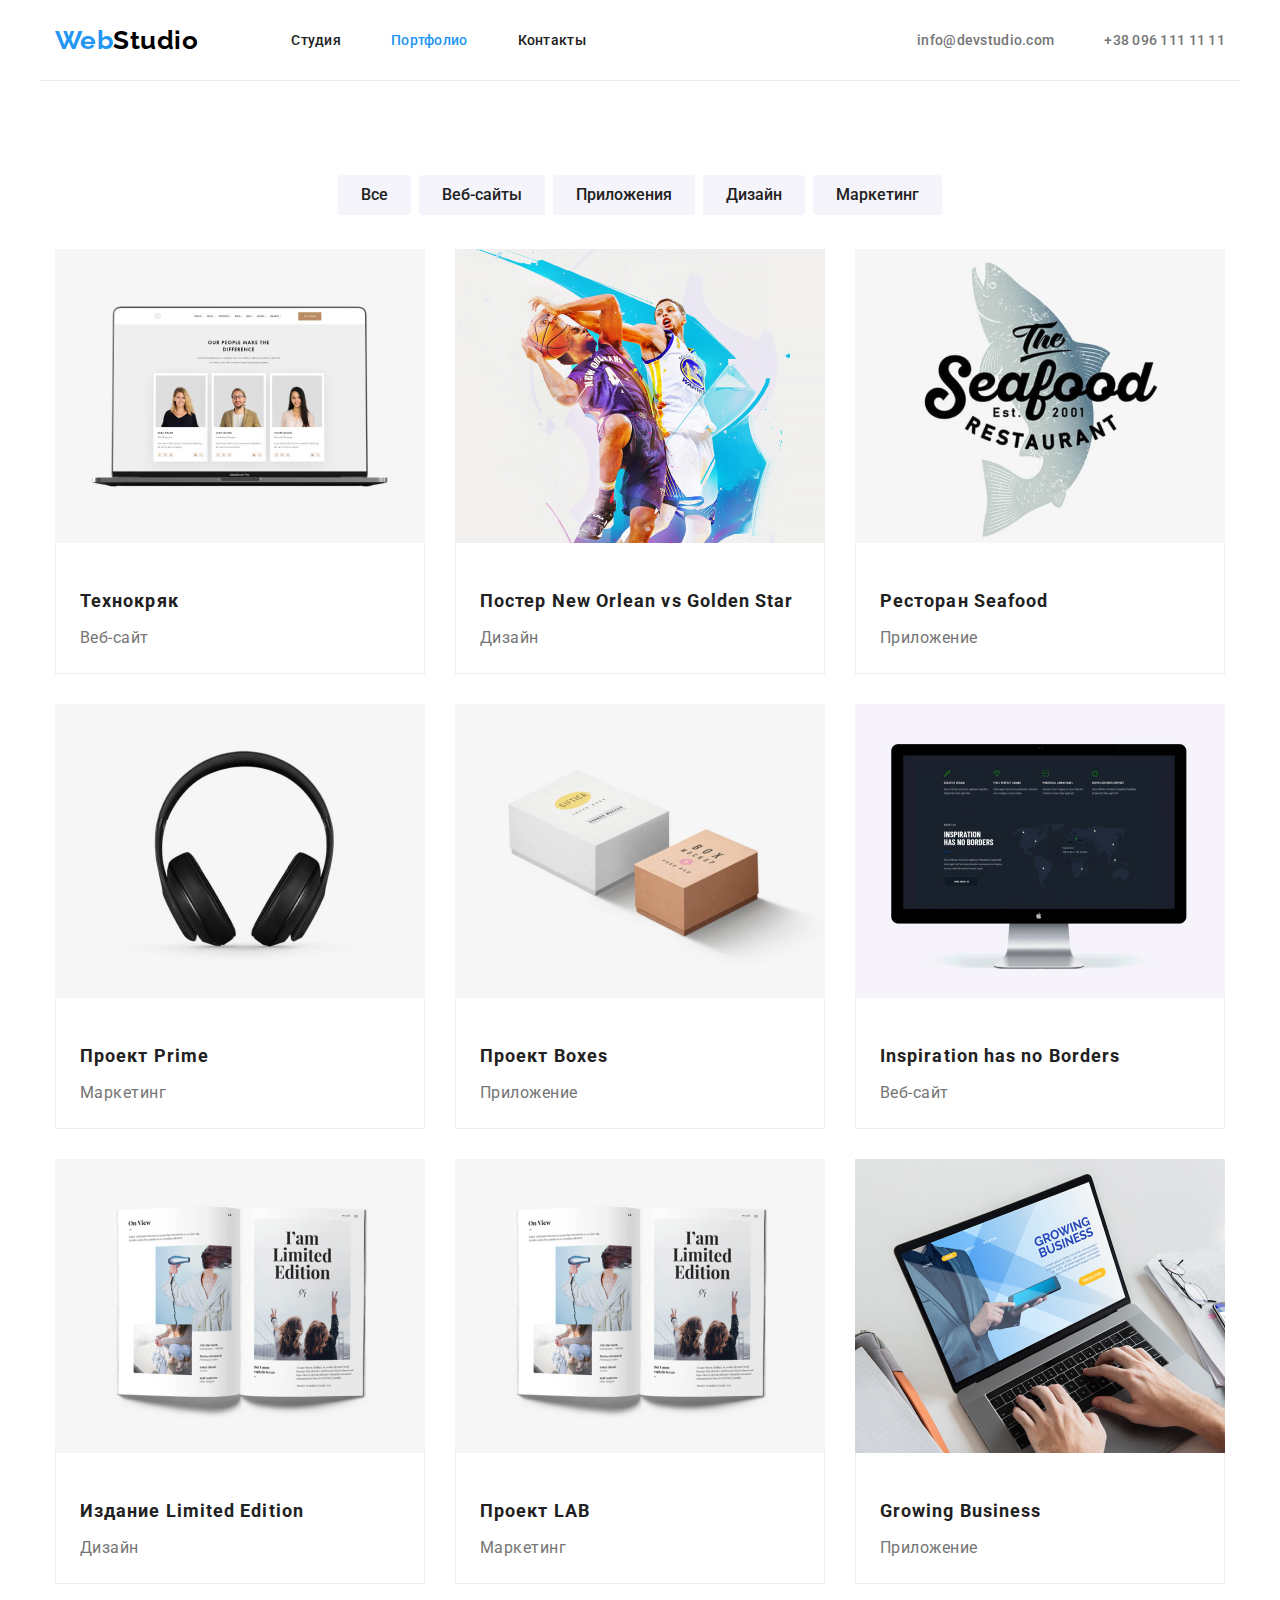
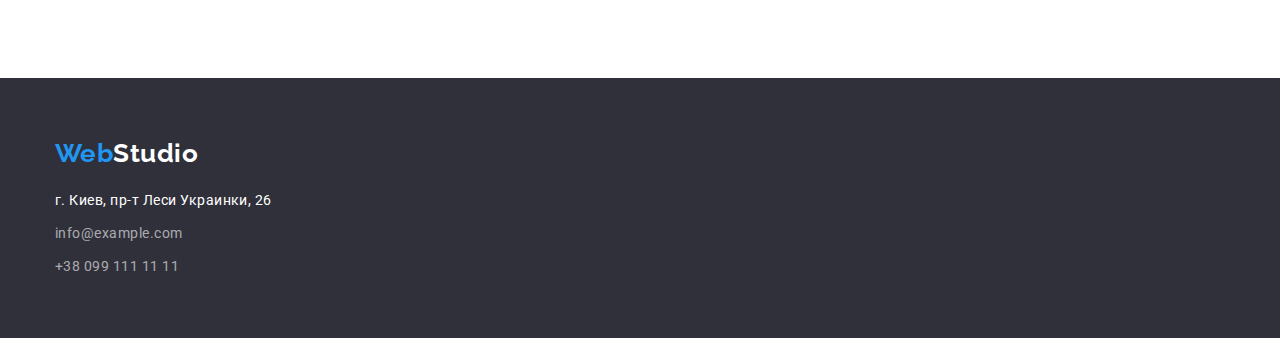
==== commit 52a8630c: "Добавляет имена классов" ====
--- a/portfolio.html
+++ b/portfolio.html
@@ -18,7 +18,7 @@
     <!-- шапка-страницы -->
     <header class="page-header">
       <div class="main-header container">
-        <nav>
+        <nav class="nav">
           <a href="" class="logo"><span class="logo-custom">Web</span>Studio</a>
 
           <!-- навигация-сайта -->
@@ -59,21 +59,21 @@
           <h1 class="portfolio-title">Портфолио</h1>
 
           <ul class="filter list">
-            <li><button type="button" class="filter-button">Все</button></li>
-            <li>
+            <li class="filter-item"><button type="button" class="filter-button">Все</button></li>
+            <li class="filter-item">
               <button type="button" class="filter-button">Веб-сайты</button>
             </li>
-            <li>
+            <li class="filter-item">
               <button type="button" class="filter-button">Приложения</button>
             </li>
-            <li><button type="button" class="filter-button">Дизайн</button></li>
-            <li>
+            <li class="filter-item"><button type="button" class="filter-button">Дизайн</button></li>
+            <li class="filter-item">
               <button type="button" class="filter-button">Маркетинг</button>
             </li>
           </ul>
 
           <ul class="works list">
-            <li>
+            <li class="works-item">
               <img class="card-image"
                 src="./img/portfolio-tehnokryak.jpg"
                 alt="Изображение примера веб-сайта"
@@ -85,7 +85,7 @@
               <p>Веб-сайт</p></div>
             </li>
 
-            <li>
+            <li class="works-item">
               <img class="card-image"
                 src="./img/portfolio-poster.jpg"
                 alt="Изображение примера дизайна"
@@ -97,7 +97,7 @@
               <p>Дизайн</p></div>
             </li>
 
-            <li>
+            <li class="works-item">
               <img class="card-image"
                 src="./img/portfolio-restaurant.jpg"
                 alt="Изображение примера приложения"
@@ -109,7 +109,7 @@
               <p>Приложение</p></div>
             </li>
 
-            <li>
+            <li class="works-item">
               <img class="card-image"
                 src="./img/portfolio-projectprime.jpg"
                 alt="Изображение примера проекта маркетинг"
@@ -121,7 +121,7 @@
               <p>Маркетинг</p></div>
             </li>
 
-            <li>
+            <li class="works-item">
               <img class="card-image"
                 src="./img/portfolio-projectboxes.jpg"
                 alt="Изображение примера приложения"
@@ -133,7 +133,7 @@
               <p>Приложение</p></div>
             </li>
 
-            <li>
+            <li class="works-item">
               <img class="card-image"
                 src="./img/portfolio-ins.jpg"
                 alt="Изображение примера веб-сайта"
@@ -145,7 +145,7 @@
               <p>Веб-сайт</p></div>
             </li>
 
-            <li>
+            <li class="works-item">
               <img class="card-image"
                 src="./img/portfolio-edition.jpg"
                 alt="Изображение примера дизайна"
@@ -157,7 +157,7 @@
               <p>Дизайн</p></div>
             </li>
 
-            <li>
+            <li class="works-item">
               <img class="card-image"
                 src="./img/portfolio-edition.jpg"
                 alt="Изображение примера проекта маркетинг"
@@ -169,7 +169,7 @@
               <p>Маркетинг</p></div>
             </li>
 
-            <li>
+            <li class="works-item">
               <img class="card-image"
                 src="./img/portfolio-growing.jpg"
                 alt="Изображение примера проекта приложения"
--- a/css/styles.css
+++ b/css/styles.css
@@ -384,12 +384,12 @@
 }
 
 /* Стили страницы Портфолио */
-
-/* Секция Фильтр */
 .portfolio-section {
   padding-top: 94px;
   padding-bottom: 94px;
 }
+
+/* Секция Фильтр */
 
 .filter {
   display: flex;
@@ -459,7 +459,7 @@
   width: calc ((100% - 2 * 30px) / 3);
   margin-right: 30px;
   margin-bottom: 30px;
-  padding-bottom: 20px;
+  /* padding-bottom: 20px; */
 }
 
 .works li:nth-child(3n) {
